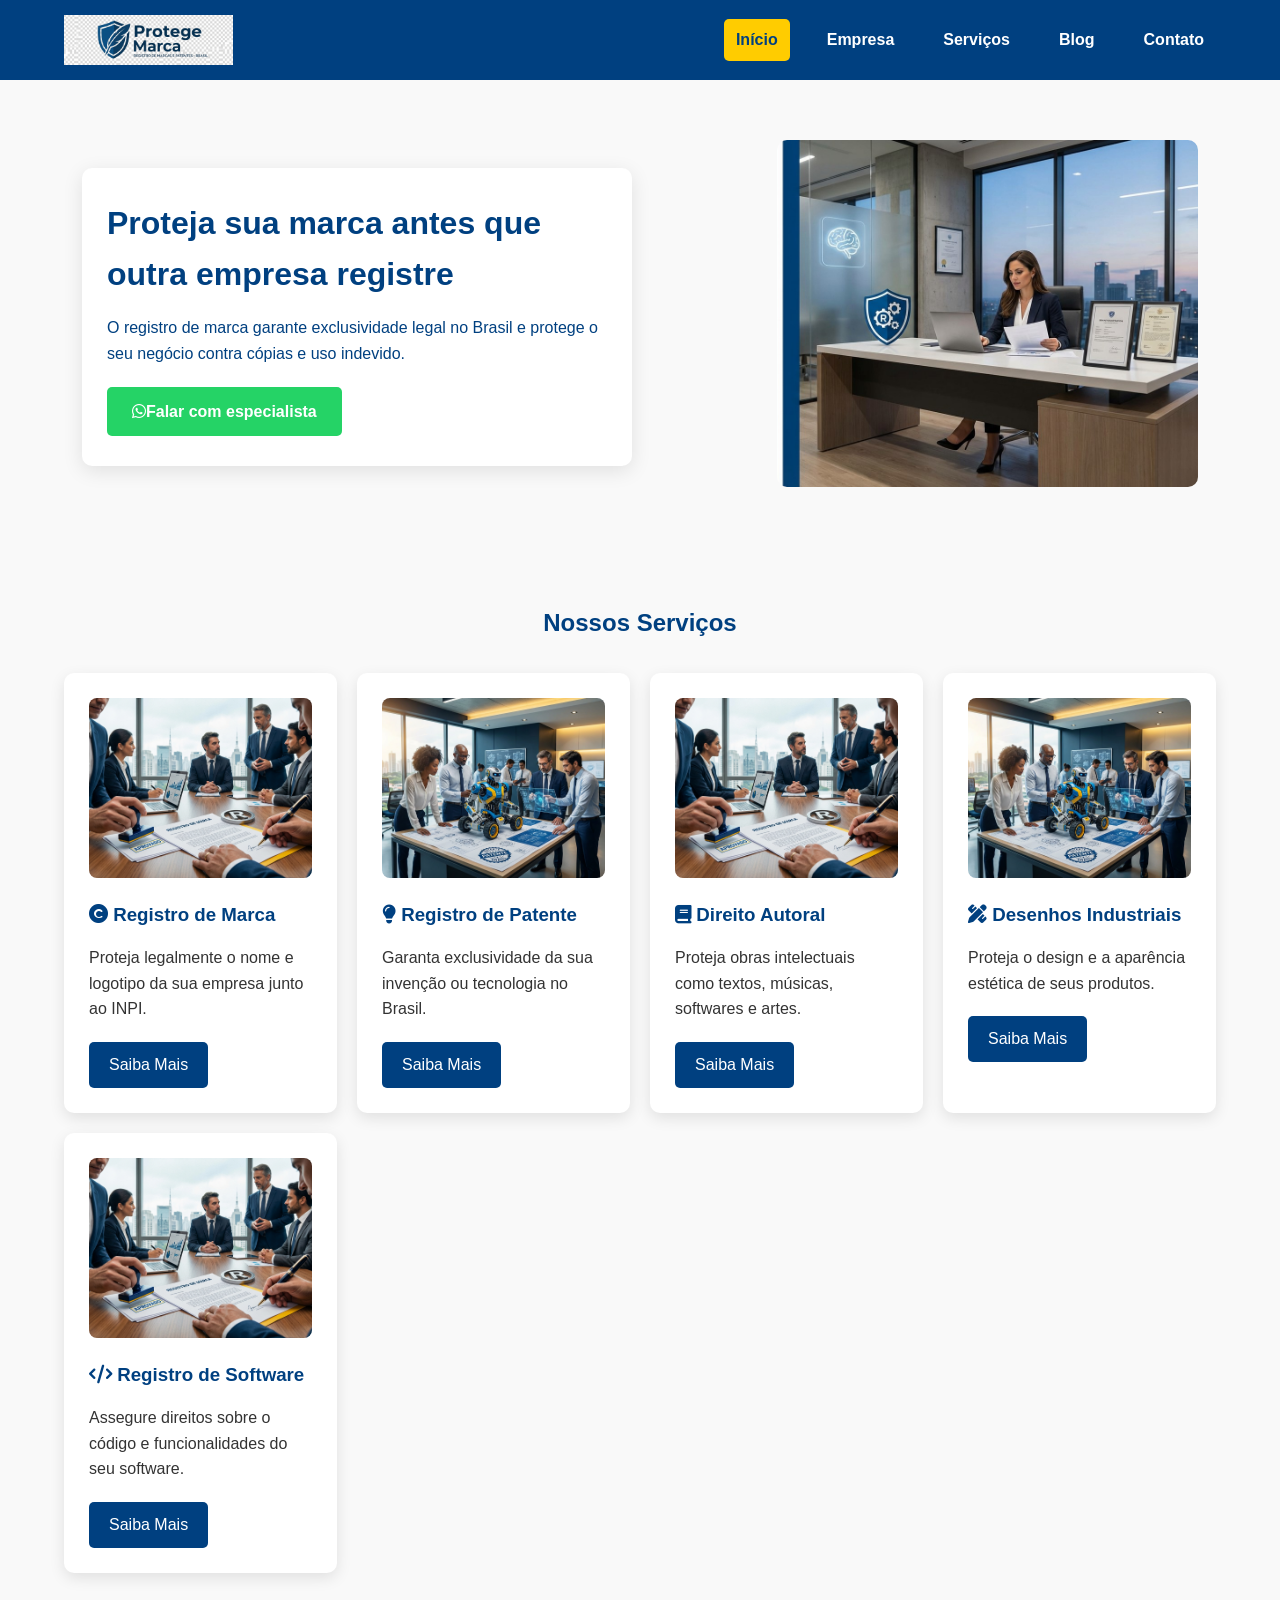
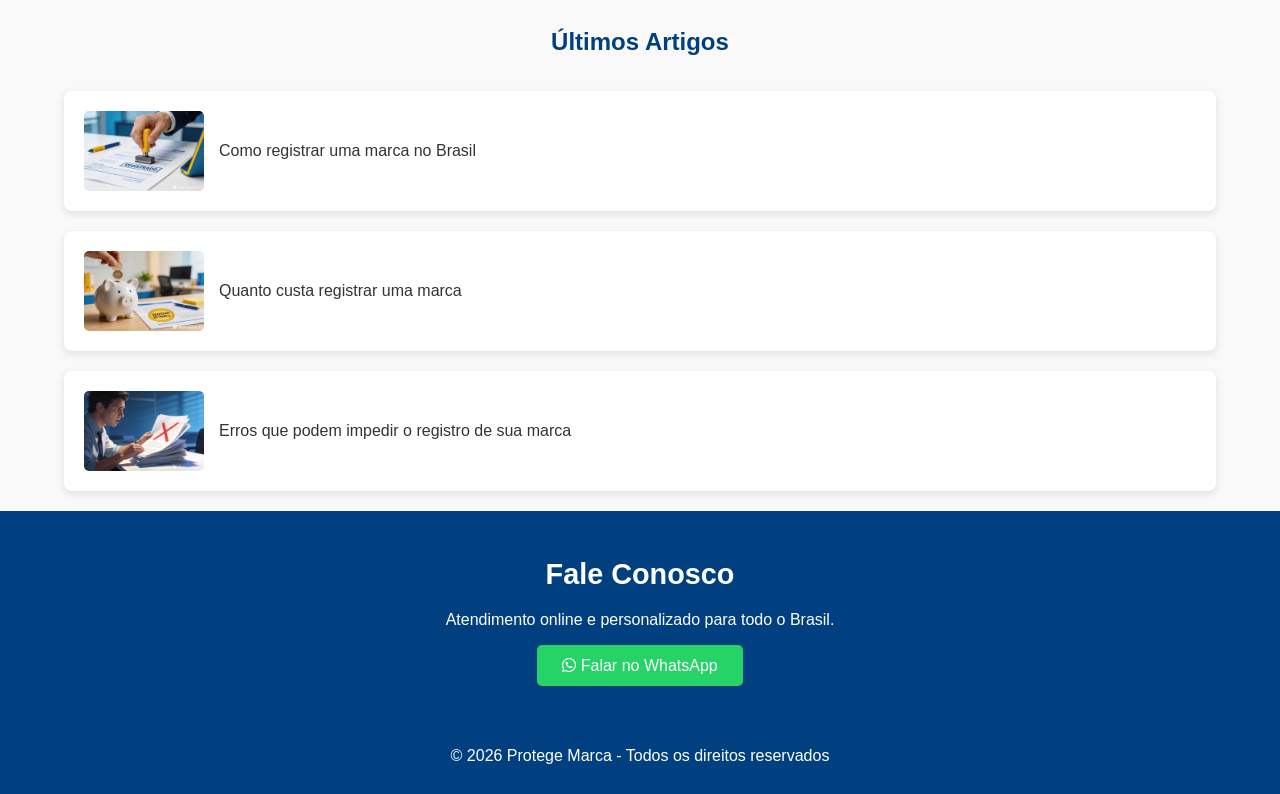
==== index.html @ e077ca3e "menu mobile ajustes 13-03-26" ====
<!DOCTYPE html>
<html lang="pt-BR">

<head>
  <meta charset="UTF-8">
  <meta name="viewport" content="width=device-width, initial-scale=1.0">

  <title>Protege Marca | Registro de Marca e Patentes no Brasil</title>
  <meta name="description"
    content="Proteja sua marca e patentes com especialistas. Atendimento online em todo o Brasil para registrar marcas e garantir seus direitos.">
  <link rel="canonical" href="https://protege-marca.vercel.app/">

  <!-- CSS -->
  <link rel="stylesheet" href="css/style.css">

  <!-- WhatsApp -->
  <link rel="stylesheet" href="https://cdnjs.cloudflare.com/ajax/libs/font-awesome/4.7.0/css/font-awesome.min.css">

  <!-- Font Awesome -->
  <link rel="stylesheet"
  href="https://cdnjs.cloudflare.com/ajax/libs/font-awesome/6.4.0/css/all.min.css">

</head>

<body>

<header>
<div class="container">
<h1>
<img src="img/logo.png" alt="Protege Marca" class="logo">
</h1>

<nav>
<a href="index.html">Início</a>
<a href="empresa.html">Empresa</a>
<a href="servicos/registro-de-marca.html">Serviços</a>
<a href="blog/index.html">Blog</a>
<a href="contato.html">Contato</a>
</nav>
</div>
</header>

<section class="hero">
<div class="container">

<div class="hero-content">
<h2>Proteja sua marca antes que outra empresa registre</h2>

<p>
O registro de marca garante exclusividade legal no Brasil e protege o seu negócio contra cópias e uso indevido.
</p>

<a class="btn"
href="https://wa.me/5519974082724?text=Olá%20gostaria%20de%20informações%20sobre%20registro%20de%20marca"
target="_blank">

<i class="fab fa-whatsapp"></i> Falar com especialista
</a>

</div>

<div class="hero-image">
<img src="img/hero.jpg" alt="Proteção de Marca">
</div>

</div>
</section>

<section class="servicos container">

<h2>Nossos Serviços</h2>

<div class="grid">

<div class="card">
<img src="img/registro-marca.jpg" class="card-img">
<h3><i class="fa-solid fa-copyright"></i> Registro de Marca</h3>
<p>Proteja legalmente o nome e logotipo da sua empresa junto ao INPI.</p>
<a href="servicos/registro-de-marca.html" class="btn">Saiba Mais</a>
</div>

<div class="card">
<img src="img/patente.jpg" class="card-img">
<h3><i class="fa-solid fa-lightbulb"></i> Registro de Patente</h3>
<p>Garanta exclusividade da sua invenção ou tecnologia no Brasil.</p>
<a href="servicos/registro-de-patente.html" class="btn">Saiba Mais</a>
</div>

<div class="card">
<img src="img/registro-marca.jpg" class="card-img">
<h3><i class="fa-solid fa-book"></i> Direito Autoral</h3>
<p>Proteja obras intelectuais como textos, músicas, softwares e artes.</p>
<a href="servicos/direito-autoral.html" class="btn">Saiba Mais</a>
</div>

<div class="card">
<img src="img/patente.jpg" class="card-img">
<h3><i class="fa-solid fa-pencil-ruler"></i> Desenhos Industriais</h3>
<p>Proteja o design e a aparência estética de seus produtos.</p>
<a href="servicos/desenho-industrial.html" class="btn">Saiba Mais</a>
</div>

<div class="card">
<img src="img/registro-marca.jpg" class="card-img">
<h3><i class="fa-solid fa-code"></i> Registro de Software</h3>
<p>Assegure direitos sobre o código e funcionalidades do seu software.</p>
<a href="servicos/registro-de-software.html" class="btn">Saiba Mais</a>
</div>

</div>
</section>

<section class="blog container">

<h2>Últimos Artigos</h2>

<ul>

<li>
<img src="img/blog/blog1.jpg" class="blog-img">
<a href="blog/como-registrar-uma-marca.html">Como registrar uma marca no Brasil</a>
</li>

<li>
<img src="img/blog/blog2.jpg" class="blog-img">
<a href="blog/quanto-custa-registrar-uma-marca.html">Quanto custa registrar uma marca</a>
</li>

<li>
<img src="img/blog/blog3.jpg" class="blog-img">
<a href="blog/erros-ao-registrar-marca.html">Erros que podem impedir o registro de sua marca</a>
</li>

</ul>

</section>

<section class="contato">
<div class="container">

<h2>Fale Conosco</h2>

<p>Atendimento online e personalizado para todo o Brasil.</p>

<a class="btn"
href="https://wa.me/5519974082724"
target="_blank">

<i class="fab fa-whatsapp"></i> Falar no WhatsApp

</a>

</div>
</section>

<footer>
<div class="container">
<p>© 2026 Protege Marca - Todos os direitos reservados</p>
</div>
</footer>

<a href="https://wa.me/5519974082724"
class="whatsapp-float"
target="_blank"
title="Fale conosco no WhatsApp">

<i class="fab fa-whatsapp"></i>

</a>

<script src="js/script.js"></script>

</body>
</html>
---- css/style.css ----
/* =========================
   1️⃣ Reset e estilo base
========================= */
* {
  margin: 0;
  padding: 0;
  box-sizing: border-box;
}

body {
  font-family: 'Arial', sans-serif;
  line-height: 1.6;
  color: #333;
  background-color: #f9f9f9;
}

a {
  text-decoration: none;
  color: inherit;
}

.container {
  width: 90%;
  max-width: 1200px;
  margin: auto;
}

/* =========================
   2️⃣ Header e Navegação
========================= */
header {
  background-color: #004080;
  color: #fff;
  padding: 15px 0;
  position: sticky;
  top: 0;
  z-index: 1000;
}

header .container {
  display: flex;
  justify-content: space-between;
  align-items: center;
  flex-wrap: wrap;
}

header h1 {
  display: flex;
  align-items: center;
  font-size: 1.8rem;
}

header .logo {
  height: 50px;
  width: auto;
  margin-right: 10px;
}

/* Navegação desktop */
header nav {
  display: flex;
  gap: 25px;
  align-items: center;
}

header nav a {
  color: #fff;
  font-weight: bold;
  padding: 8px 12px;
  border-radius: 5px;
  transition: background 0.3s, color 0.3s;
}

header nav a:hover,
header nav a.active {
  background-color: #ffcc00;
  color: #004080;
}

/* Botão hamburger mobile */
.nav-toggle {
  display: none;
  flex-direction: column;
  cursor: pointer;
  gap: 5px;
}

.nav-toggle span {
  width: 25px;
  height: 3px;
  background-color: #fff;
  border-radius: 3px;
}

/* =========================
   3️⃣ Hero
========================= */

.hero {
  padding: 60px 20px;
  color: #004080;
}

.hero .container {
  display: flex;
  align-items: center;
  justify-content: space-between;
  flex-wrap: wrap;
}

.hero-content {
  background-color: #fff;
  padding: 30px 25px;
  border-radius: 10px;
  max-width: 50%;
  box-shadow: 0 5px 20px rgba(0,0,0,0.1);
}

.hero-content h2 {
  font-size: 2rem;
  margin-bottom: 15px;
}

.hero-content p {
  font-size: 1rem;
  margin-bottom: 20px;
}

.hero-content .btn {
  display: inline-flex;
  align-items: center;
  justify-content: center;
  background-color: #25d366;
  color: #fff;
  padding: 12px 25px;
  font-weight: bold;
  border-radius: 5px;
  transition: background 0.3s;
}

.hero-content .btn:hover {
  background-color: #1ebe57;
}

.hero-image img {
  max-width: 80%;
  height: auto;
  border-radius: 10px;
}

/* =========================
   4️⃣ Serviços
========================= */

.servicos h2 {
  text-align: center;
  margin: 50px 0 30px;
  color: #004080;
}

.grid {
  display: grid;
  grid-template-columns: repeat(auto-fit, minmax(250px, 1fr));
  gap: 20px;
}

.card {
  background-color: #fff;
  padding: 25px;
  border-radius: 10px;
  box-shadow: 0 5px 15px rgba(0,0,0,0.1);
  transition: transform 0.3s, box-shadow 0.3s;
}

.card:hover {
  transform: translateY(-5px);
  box-shadow: 0 8px 20px rgba(0,0,0,0.2);
}

.card h3 {
  margin-bottom: 15px;
  color: #004080;
}

.card p {
  margin-bottom: 20px;
}

.card .btn {
  display: inline-block;
  background-color: #004080;
  color: #fff;
  padding: 10px 20px;
  border-radius: 5px;
}

.card .btn:hover {
  background-color: #00264d;
}

.card-img {
  width: 100%;
  height: 180px;
  object-fit: cover;
  border-radius: 8px;
  margin-bottom: 15px;
}

/* =========================
   5️⃣ Blog
========================= */

.blog h2 {
  text-align: center;
  margin: 50px 0 30px;
  color: #004080;
}

.blog ul {
  list-style: none;
}

.blog li {
  display: flex;
  align-items: center;
  gap: 15px;
  background: #fff;
  margin-bottom: 20px;
  padding: 20px;
  border-radius: 8px;
  box-shadow: 0 3px 8px rgba(0,0,0,0.1);
}

.blog-img {
  width: 120px;
  height: 80px;
  object-fit: cover;
  border-radius: 5px;
}

/* =========================
   6️⃣ Contato
========================= */

.contato {
  background-color: #004080;
  color: #fff;
  text-align: center;
  padding: 40px 20px;
}

.contato h2 {
  font-size: 1.8rem;
  margin-bottom: 10px;
}

.contato p {
  max-width: 600px;
  margin: auto;
  margin-bottom: 20px;
}

.contato .btn {
  background-color: #25d366;
  color: #fff;
  padding: 12px 25px;
  border-radius: 5px;
}

.contato .btn:hover {
  background-color: #1ebe57;
}

/* =========================
   7️⃣ Footer
========================= */

footer {
  background-color: #004080;
  color: #fff;
  text-align: center;
  padding: 25px 20px;
}

footer a:hover {
  color: #ffe066;
}

/* =========================
   8️⃣ WhatsApp flutuante
========================= */

.whatsapp-float {
  position: fixed;
  bottom: 20px;
  right: 20px;
  width: 60px;
  height: 60px;
  background-color: #25d366;
  color: #fff;
  border-radius: 50%;
  display: flex;
  justify-content: center;
  align-items: center;
  font-size: 28px;
  z-index: 9999;
}

/* =========================
   9️⃣ Formulários
========================= */

form input,
form textarea {
  width: 100%;
  padding: 12px;
  margin-bottom: 15px;
  border-radius: 5px;
  border: 1px solid #ccc;
}

form button {
  background-color: #004080;
  color: #fff;
  padding: 12px 25px;
  border-radius: 5px;
}

/* =========================
   🔹 Responsivo
========================= */

@media (max-width: 1024px) {

.hero .container {
flex-direction: column;
text-align: center;
}

.hero-content,
.hero-image {
max-width: 90%;
margin: auto;
}

}

@media (max-width: 768px) {

.grid {
grid-template-columns: 1fr;
}

.hero-content h2 {
font-size: 1.5rem;
}

header nav {
flex-direction: column;
width: 100%;
display: none;
}

header nav.active {
display: flex;
}

header nav a {
width: 100%;
text-align: center;
padding: 12px 0;
}

.nav-toggle {
display: flex;
}

}

@media (max-width: 480px) {

.hero-content h2 {
font-size: 1.3rem;
}

.hero-content p {
font-size: 0.85rem;
}

.hero-content .btn {
padding: 10px 20px;
}

.hero-image img {
max-width: 100%;
}

header h1 {
font-size: 1.4rem;
}

}
.hero .container{
display:flex;
align-items:center;
justify-content:space-between;
gap:40px;
}

.hero-content{
flex:1;
max-width:550px;
}

.hero-image{
flex:1;
text-align:right;
}
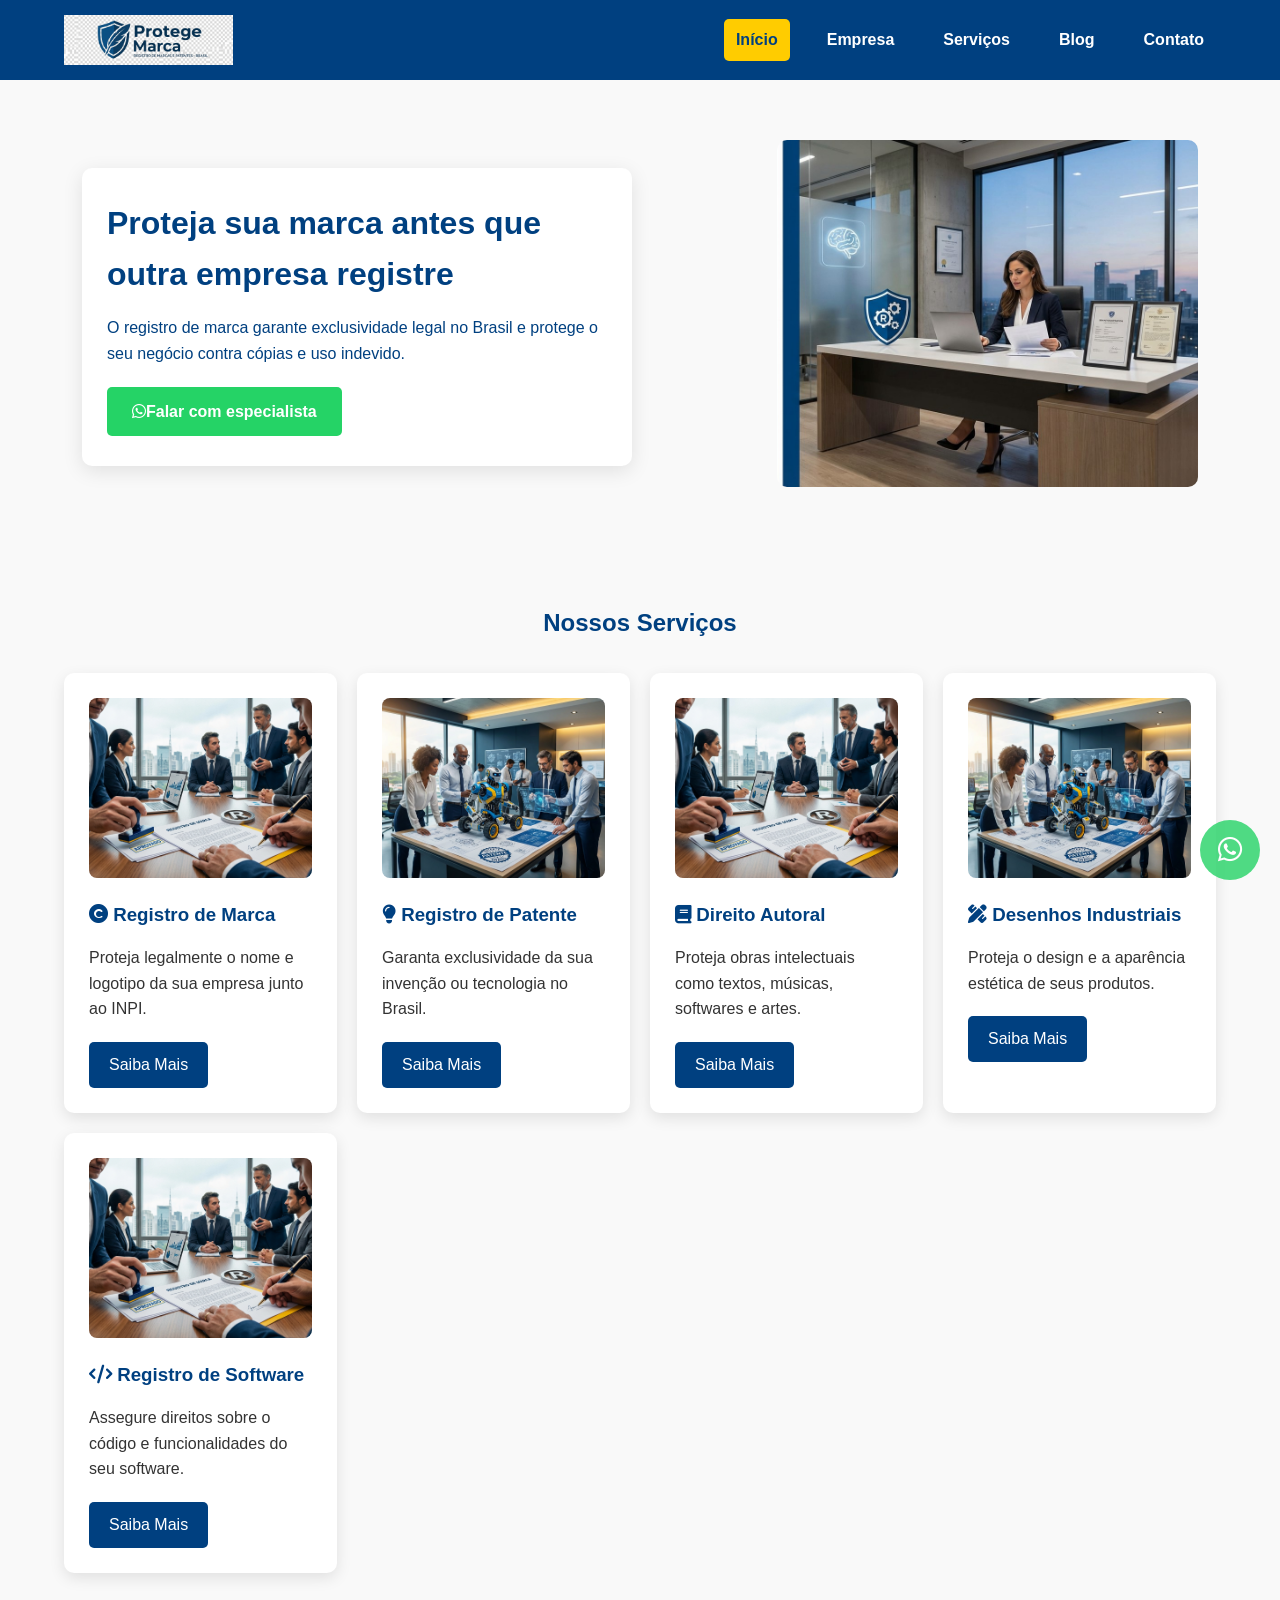
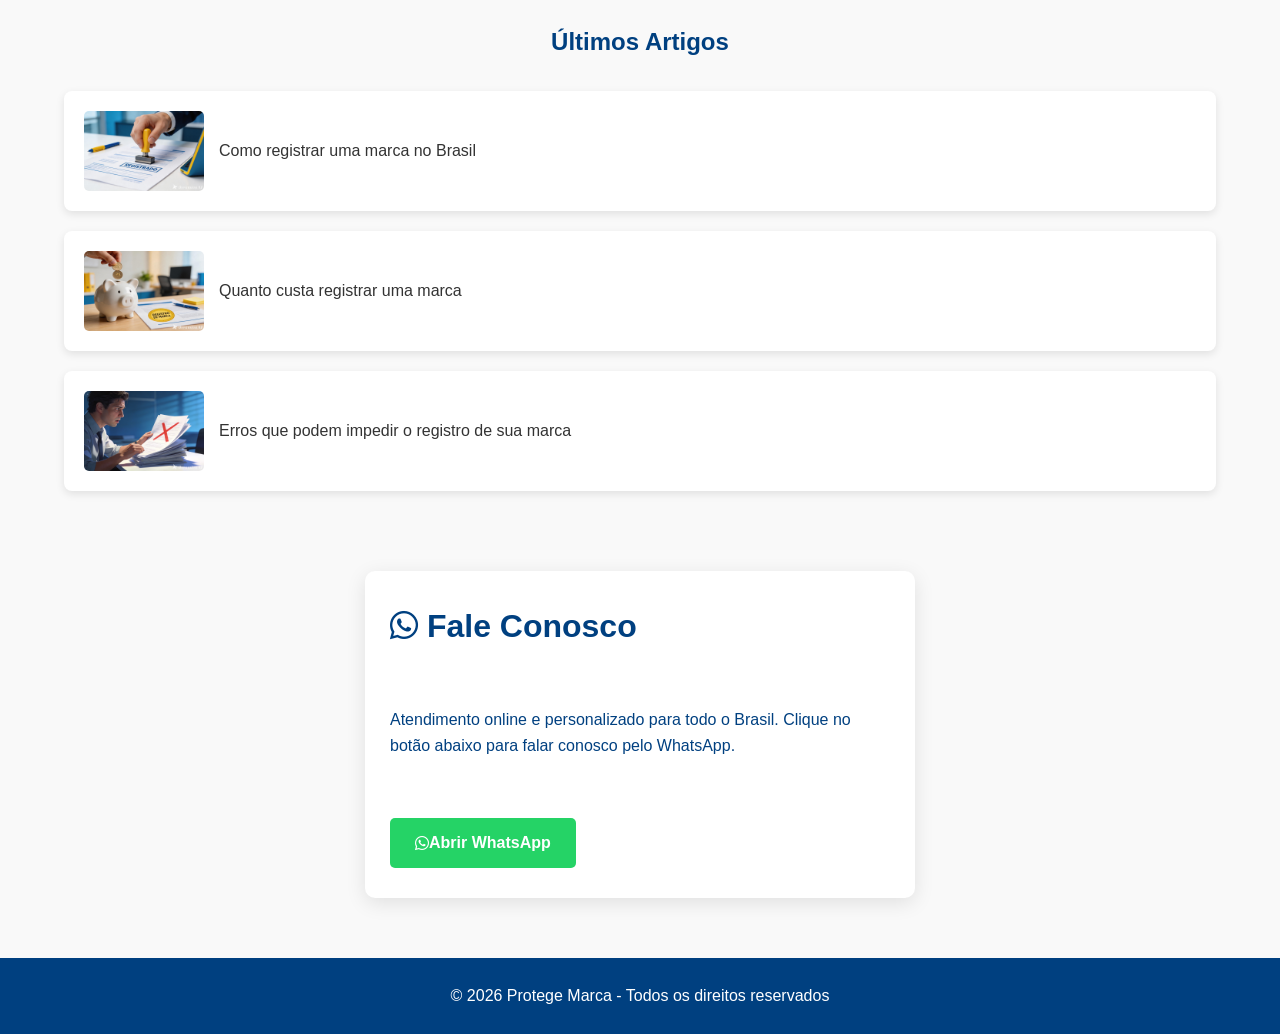
==== commit 2b6dae43: "5 ajustes 13-03-26" ====
--- a/index.html
+++ b/index.html
@@ -23,12 +23,15 @@
 </head>
 
 <body>
-
 <header>
 <div class="container">
-<h1>
 <img src="img/logo.png" alt="Protege Marca" class="logo">
-</h1>
+<!-- Botão Menu Mobile -->
+<div class="nav-toggle">
+<span></span>
+<span></span>
+<span></span>
+</div>
 
 <nav>
 <a href="index.html">Início</a>
@@ -135,22 +138,15 @@
 
 </section>
 
-<section class="contato">
-<div class="container">
-
-<h2>Fale Conosco</h2>
-
-<p>Atendimento online e personalizado para todo o Brasil.</p>
-
-<a class="btn"
-href="https://wa.me/5519974082724"
-target="_blank">
-
-<i class="fab fa-whatsapp"></i> Falar no WhatsApp
-
-</a>
-
-</div>
+<!-- Hero / Contato -->
+<section class="hero contato">
+  <div class="container hero-content">
+    <h2><i class="fab fa-whatsapp"></i> Fale Conosco</h2>
+    <p>Atendimento online e personalizado para todo o Brasil. Clique no botão abaixo para falar conosco pelo WhatsApp.</p>
+    <a class="btn" href="https://wa.me/5519974082724" target="_blank">
+      <i class="fab fa-whatsapp"></i> Abrir WhatsApp
+    </a>
+  </div>
 </section>
 
 <footer>
--- a/css/style.css
+++ b/css/style.css
@@ -1,418 +1,423 @@
 /* =========================
-   1️⃣ Reset e estilo base
-========================= */
-* {
-  margin: 0;
-  padding: 0;
-  box-sizing: border-box;
-}
-
-body {
-  font-family: 'Arial', sans-serif;
-  line-height: 1.6;
-  color: #333;
-  background-color: #f9f9f9;
-}
-
-a {
-  text-decoration: none;
-  color: inherit;
-}
-
-.container {
-  width: 90%;
-  max-width: 1200px;
-  margin: auto;
-}
-
-/* =========================
-   2️⃣ Header e Navegação
-========================= */
-header {
-  background-color: #004080;
-  color: #fff;
-  padding: 15px 0;
-  position: sticky;
-  top: 0;
-  z-index: 1000;
-}
-
-header .container {
-  display: flex;
-  justify-content: space-between;
-  align-items: center;
-  flex-wrap: wrap;
-}
-
-header h1 {
-  display: flex;
-  align-items: center;
-  font-size: 1.8rem;
-}
-
-header .logo {
-  height: 50px;
-  width: auto;
-  margin-right: 10px;
-}
-
-/* Navegação desktop */
-header nav {
-  display: flex;
-  gap: 25px;
-  align-items: center;
-}
-
-header nav a {
-  color: #fff;
-  font-weight: bold;
-  padding: 8px 12px;
-  border-radius: 5px;
-  transition: background 0.3s, color 0.3s;
+1️⃣ Reset e estilo base
+========================= */
+
+*{
+margin:0;
+padding:0;
+box-sizing:border-box;
+}
+
+body{
+font-family:Arial, sans-serif;
+line-height:1.6;
+color:#333;
+background-color:#f9f9f9;
+}
+
+a{
+text-decoration:none;
+color:inherit;
+}
+
+.container{
+width:90%;
+max-width:1200px;
+margin:auto;
+}
+
+/* =========================
+2️⃣ Header
+========================= */
+
+header{
+background:#004080;
+color:#fff;
+padding:15px 0;
+position:sticky;
+top:0;
+z-index:1000;
+}
+
+header .container{
+display:flex;
+justify-content:space-between;
+align-items:center;
+flex-wrap:wrap;
+}
+
+header h1{
+display:flex;
+align-items:center;
+font-size:1.8rem;
+}
+
+.logo{
+height:50px;
+margin-right:10px;
+}
+
+/* =========================
+Navegação Desktop
+========================= */
+
+header nav{
+display:flex;
+gap:25px;
+align-items:center;
+}
+
+header nav a{
+color:#fff;
+font-weight:bold;
+padding:8px 12px;
+border-radius:5px;
+transition:.3s;
 }
 
 header nav a:hover,
-header nav a.active {
-  background-color: #ffcc00;
-  color: #004080;
-}
-
-/* Botão hamburger mobile */
-.nav-toggle {
-  display: none;
-  flex-direction: column;
-  cursor: pointer;
-  gap: 5px;
-}
-
-.nav-toggle span {
-  width: 25px;
-  height: 3px;
-  background-color: #fff;
-  border-radius: 3px;
-}
-
-/* =========================
-   3️⃣ Hero
-========================= */
-
-.hero {
-  padding: 60px 20px;
-  color: #004080;
-}
-
-.hero .container {
-  display: flex;
-  align-items: center;
-  justify-content: space-between;
-  flex-wrap: wrap;
-}
-
-.hero-content {
-  background-color: #fff;
-  padding: 30px 25px;
-  border-radius: 10px;
-  max-width: 50%;
-  box-shadow: 0 5px 20px rgba(0,0,0,0.1);
-}
-
-.hero-content h2 {
-  font-size: 2rem;
-  margin-bottom: 15px;
-}
-
-.hero-content p {
-  font-size: 1rem;
-  margin-bottom: 20px;
-}
-
-.hero-content .btn {
-  display: inline-flex;
-  align-items: center;
-  justify-content: center;
-  background-color: #25d366;
-  color: #fff;
-  padding: 12px 25px;
-  font-weight: bold;
-  border-radius: 5px;
-  transition: background 0.3s;
-}
-
-.hero-content .btn:hover {
-  background-color: #1ebe57;
-}
-
-.hero-image img {
-  max-width: 80%;
-  height: auto;
-  border-radius: 10px;
-}
-
-/* =========================
-   4️⃣ Serviços
-========================= */
-
-.servicos h2 {
-  text-align: center;
-  margin: 50px 0 30px;
-  color: #004080;
-}
-
-.grid {
-  display: grid;
-  grid-template-columns: repeat(auto-fit, minmax(250px, 1fr));
-  gap: 20px;
-}
-
-.card {
-  background-color: #fff;
-  padding: 25px;
-  border-radius: 10px;
-  box-shadow: 0 5px 15px rgba(0,0,0,0.1);
-  transition: transform 0.3s, box-shadow 0.3s;
-}
-
-.card:hover {
-  transform: translateY(-5px);
-  box-shadow: 0 8px 20px rgba(0,0,0,0.2);
-}
-
-.card h3 {
-  margin-bottom: 15px;
-  color: #004080;
-}
-
-.card p {
-  margin-bottom: 20px;
-}
-
-.card .btn {
-  display: inline-block;
-  background-color: #004080;
-  color: #fff;
-  padding: 10px 20px;
-  border-radius: 5px;
-}
-
-.card .btn:hover {
-  background-color: #00264d;
-}
-
-.card-img {
-  width: 100%;
-  height: 180px;
-  object-fit: cover;
-  border-radius: 8px;
-  margin-bottom: 15px;
-}
-
-/* =========================
-   5️⃣ Blog
-========================= */
-
-.blog h2 {
-  text-align: center;
-  margin: 50px 0 30px;
-  color: #004080;
-}
-
-.blog ul {
-  list-style: none;
-}
-
-.blog li {
-  display: flex;
-  align-items: center;
-  gap: 15px;
-  background: #fff;
-  margin-bottom: 20px;
-  padding: 20px;
-  border-radius: 8px;
-  box-shadow: 0 3px 8px rgba(0,0,0,0.1);
-}
-
-.blog-img {
-  width: 120px;
-  height: 80px;
-  object-fit: cover;
-  border-radius: 5px;
-}
-
-/* =========================
-   6️⃣ Contato
-========================= */
-
-.contato {
-  background-color: #004080;
-  color: #fff;
-  text-align: center;
-  padding: 40px 20px;
-}
-
-.contato h2 {
-  font-size: 1.8rem;
-  margin-bottom: 10px;
-}
-
-.contato p {
-  max-width: 600px;
-  margin: auto;
-  margin-bottom: 20px;
-}
-
-.contato .btn {
-  background-color: #25d366;
-  color: #fff;
-  padding: 12px 25px;
-  border-radius: 5px;
-}
-
-.contato .btn:hover {
-  background-color: #1ebe57;
-}
-
-/* =========================
-   7️⃣ Footer
-========================= */
-
-footer {
-  background-color: #004080;
-  color: #fff;
-  text-align: center;
-  padding: 25px 20px;
-}
-
-footer a:hover {
-  color: #ffe066;
-}
-
-/* =========================
-   8️⃣ WhatsApp flutuante
-========================= */
-
-.whatsapp-float {
-  position: fixed;
-  bottom: 20px;
-  right: 20px;
-  width: 60px;
-  height: 60px;
-  background-color: #25d366;
-  color: #fff;
-  border-radius: 50%;
-  display: flex;
-  justify-content: center;
-  align-items: center;
-  font-size: 28px;
-  z-index: 9999;
-}
-
-/* =========================
-   9️⃣ Formulários
-========================= */
-
-form input,
-form textarea {
-  width: 100%;
-  padding: 12px;
-  margin-bottom: 15px;
-  border-radius: 5px;
-  border: 1px solid #ccc;
-}
-
-form button {
-  background-color: #004080;
-  color: #fff;
-  padding: 12px 25px;
-  border-radius: 5px;
-}
-
-/* =========================
-   🔹 Responsivo
-========================= */
-
-@media (max-width: 1024px) {
-
-.hero .container {
-flex-direction: column;
-text-align: center;
-}
-
-.hero-content,
-.hero-image {
-max-width: 90%;
-margin: auto;
-}
-
-}
-
-@media (max-width: 768px) {
-
-.grid {
-grid-template-columns: 1fr;
-}
-
-.hero-content h2 {
-font-size: 1.5rem;
-}
-
-header nav {
-flex-direction: column;
-width: 100%;
-display: none;
-}
-
-header nav.active {
-display: flex;
-}
-
-header nav a {
-width: 100%;
-text-align: center;
-padding: 12px 0;
-}
-
-.nav-toggle {
-display: flex;
-}
-
-}
-
-@media (max-width: 480px) {
-
-.hero-content h2 {
-font-size: 1.3rem;
-}
-
-.hero-content p {
-font-size: 0.85rem;
-}
-
-.hero-content .btn {
-padding: 10px 20px;
-}
-
-.hero-image img {
-max-width: 100%;
-}
-
-header h1 {
-font-size: 1.4rem;
-}
-
-}
+header nav a.active{
+background:#ffcc00;
+color:#004080;
+}
+
+/* =========================
+Botão Mobile
+========================= */
+
+.nav-toggle{
+display:none;
+flex-direction:column;
+cursor:pointer;
+gap:5px;
+}
+
+.nav-toggle span{
+width:25px;
+height:3px;
+background:#fff;
+border-radius:3px;
+}
+
+/* =========================
+3️⃣ HERO
+========================= */
+
+.hero{
+padding:60px 20px;
+color:#004080;
+}
+
 .hero .container{
 display:flex;
 align-items:center;
 justify-content:space-between;
 gap:40px;
+flex-wrap:wrap;
 }
 
 .hero-content{
 flex:1;
 max-width:550px;
+background:#fff;
+padding:30px 25px;
+border-radius:10px;
+box-shadow:0 5px 20px rgba(0,0,0,0.1);
+}
+
+.hero-content h2{
+font-size:2rem;
+margin-bottom:15px;
+}
+
+.hero-content p{
+margin-bottom:20px;
+}
+
+.hero-content .btn{
+display:inline-flex;
+align-items:center;
+justify-content:center;
+background:#25d366;
+color:#fff;
+padding:12px 25px;
+font-weight:bold;
+border-radius:5px;
+transition:.3s;
+}
+
+.hero-content .btn:hover{
+background:#1ebe57;
 }
 
 .hero-image{
 flex:1;
 text-align:right;
+}
+
+.hero-image img{
+max-width:80%;
+height:auto;
+border-radius:10px;
+}
+
+/* =========================
+4️⃣ Serviços
+========================= */
+
+.servicos h2{
+text-align:center;
+margin:50px 0 30px;
+color:#004080;
+}
+
+.grid{
+display:grid;
+grid-template-columns:repeat(auto-fit,minmax(250px,1fr));
+gap:20px;
+}
+
+.card{
+background:#fff;
+padding:25px;
+border-radius:10px;
+box-shadow:0 5px 15px rgba(0,0,0,0.1);
+transition:.3s;
+}
+
+.card:hover{
+transform:translateY(-5px);
+box-shadow:0 8px 20px rgba(0,0,0,0.2);
+}
+
+.card h3{
+margin-bottom:15px;
+color:#004080;
+}
+
+.card p{
+margin-bottom:20px;
+}
+
+.card .btn{
+display:inline-block;
+background:#004080;
+color:#fff;
+padding:10px 20px;
+border-radius:5px;
+}
+
+.card .btn:hover{
+background:#00264d;
+}
+
+.card-img{
+width:100%;
+height:180px;
+object-fit:cover;
+border-radius:8px;
+margin-bottom:15px;
+}
+
+/* =========================
+5️⃣ Blog
+========================= */
+
+.blog h2{
+text-align:center;
+margin:50px 0 30px;
+color:#004080;
+}
+
+.blog ul{
+list-style:none;
+}
+
+.blog li{
+display:flex;
+align-items:center;
+gap:15px;
+background:#fff;
+margin-bottom:20px;
+padding:20px;
+border-radius:8px;
+box-shadow:0 3px 8px rgba(0,0,0,0.1);
+}
+
+.blog-img{
+width:120px;
+height:80px;
+object-fit:cover;
+border-radius:5px;
+}
+
+/* =========================
+6️⃣ Contato
+========================= */
+
+/* Hero Contato com card visível */
+.hero.contato .hero-content {
+  background-color: #fff; /* fundo branco */
+  color: #004080;          /* texto azul escuro */
+  padding: 30px 25px;
+  border-radius: 10px;
+  box-shadow: 0 5px 20px rgba(0,0,0,0.1);
+}
+
+.hero.contato .hero-content p {
+  color: #004080; /* garante que o parágrafo fique legível */
+}
+
+.hero.contato .hero-content .btn {
+  background-color: #25d366;
+  color: #fff;
+}
+
+.hero.contato .hero-content .btn:hover {
+  background-color: #1ebe57;
+}
+
+/* =========================
+7️⃣ Footer
+========================= */
+
+footer{
+background:#004080;
+color:#fff;
+text-align:center;
+padding:25px 20px;
+}
+
+footer a:hover{
+color:#ffe066;
+}
+
+/* =========================
+8️⃣ WhatsApp Flutuante
+(NÃO ALTERADO)
+========================= */
+
+.whatsapp-float{
+position:fixed;
+bottom:20px;
+right:20px;
+width:60px;
+height:60px;
+background:#25d366;
+color:#fff;
+border-radius:50%;
+display:flex;
+justify-content:center;
+align-items:center;
+font-size:28px;
+z-index:9999;
+}
+
+/* =========================
+9️⃣ Formulários
+========================= */
+
+form input,
+form textarea{
+width:100%;
+padding:12px;
+margin-bottom:15px;
+border-radius:5px;
+border:1px solid #ccc;
+}
+
+form button{
+background:#004080;
+color:#fff;
+padding:12px 25px;
+border-radius:5px;
+}
+
+/* =========================
+🔟 Responsivo
+========================= */
+
+@media (max-width:1024px){
+
+.hero .container{
+flex-direction:column;
+text-align:center;
+}
+
+.hero-content,
+.hero-image{
+max-width:100%;
+}
+
+.hero-image{
+text-align:center;
+}
+
+}
+
+@media (max-width:768px){
+
+.grid{
+grid-template-columns:1fr;
+}
+
+.hero-content h2{
+font-size:1.5rem;
+}
+
+.nav-toggle{
+display:flex;
+}
+
+header{
+position:relative;
+}
+
+header nav{
+position:absolute;
+top:70px;
+right:10px;
+width:200px;
+background:#004080;
+flex-direction:column;
+border-radius:8px;
+overflow:hidden;
+display:none;
+box-shadow:0 5px 15px rgba(0,0,0,0.2);
+}
+
+header nav.active{
+display:flex;
+}
+
+header nav a{
+padding:12px;
+border-bottom:1px solid rgba(255,255,255,0.1);
+text-align:center;
+}
+
+}
+
+@media (max-width:480px){
+
+.hero-content h2{
+font-size:1.3rem;
+}
+
+.hero-content p{
+font-size:0.85rem;
+}
+
+.hero-content .btn{
+padding:10px 20px;
+}
+
+.hero-image img{
+max-width:100%;
+}
+
+header h1{
+font-size:1.4rem;
+}
+
 }
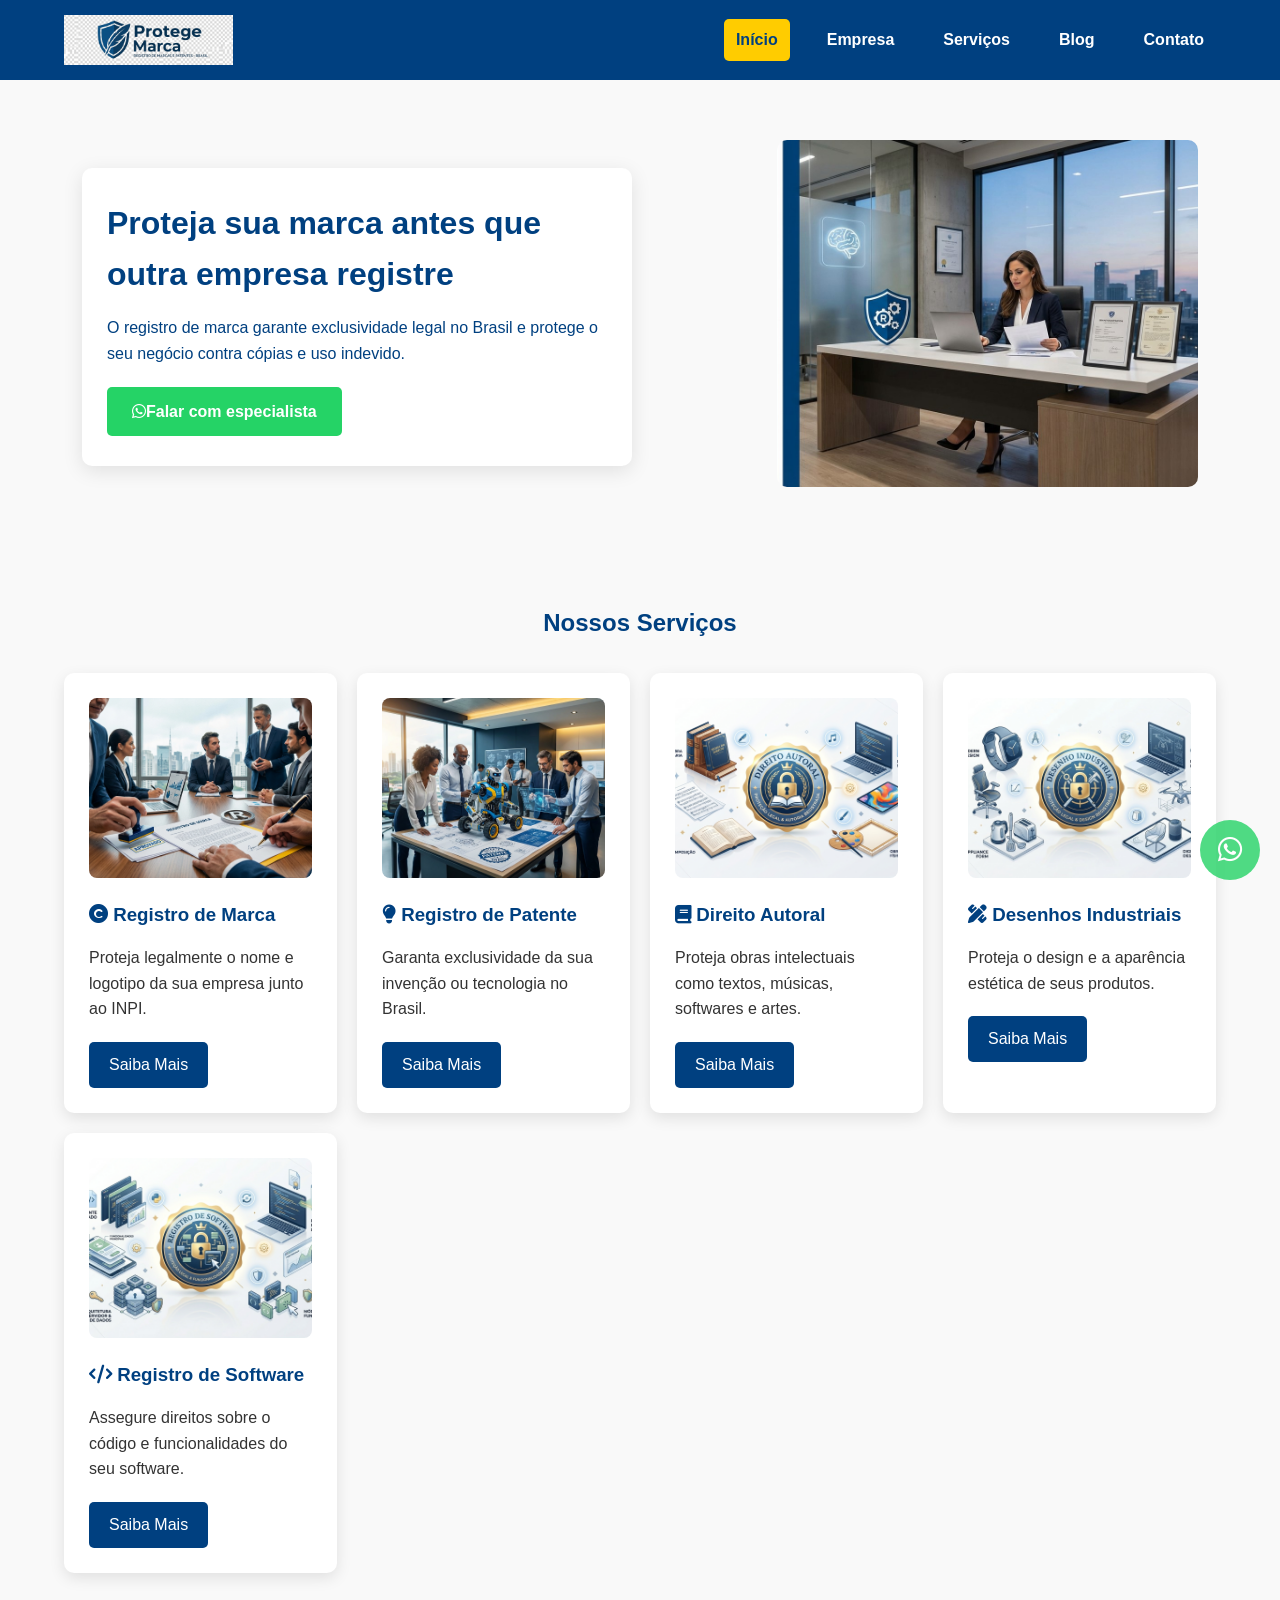
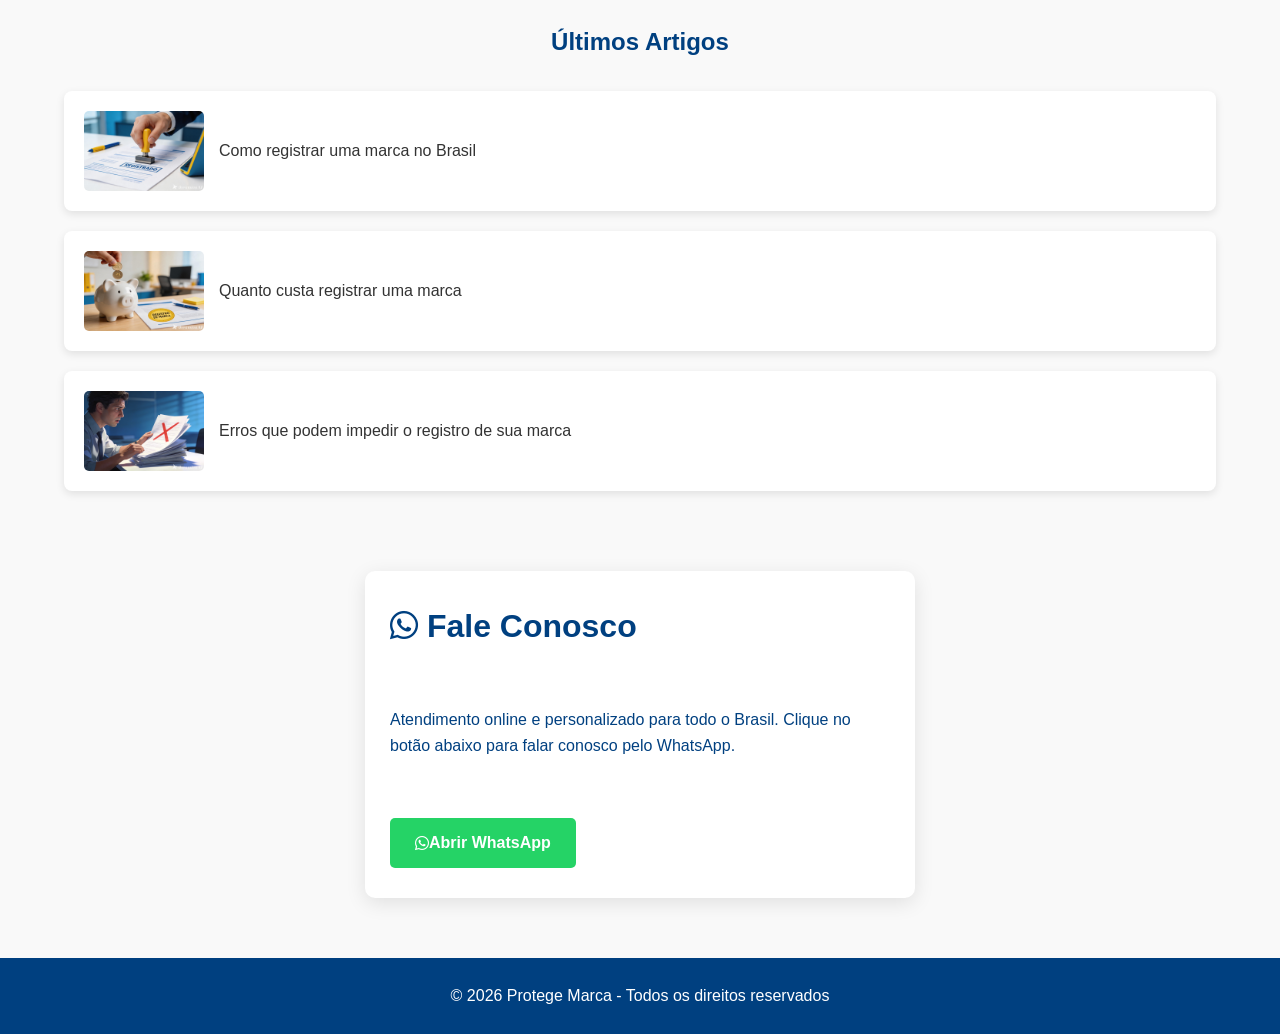
==== commit 35c0a894: "ajustes imagens 13-03-2026" ====
--- a/index.html
+++ b/index.html
@@ -12,6 +12,8 @@
 
   <!-- CSS -->
   <link rel="stylesheet" href="css/style.css">
+  <link rel="icon" href="favicon.ico">
+  <link rel="shortcut icon" href="favicon.ico">
 
   <!-- WhatsApp -->
   <link rel="stylesheet" href="https://cdnjs.cloudflare.com/ajax/libs/font-awesome/4.7.0/css/font-awesome.min.css">
@@ -90,21 +92,21 @@
 </div>
 
 <div class="card">
-<img src="img/registro-marca.jpg" class="card-img">
+<img src="img/direito-autoral.jpg" class="card-img">
 <h3><i class="fa-solid fa-book"></i> Direito Autoral</h3>
 <p>Proteja obras intelectuais como textos, músicas, softwares e artes.</p>
 <a href="servicos/direito-autoral.html" class="btn">Saiba Mais</a>
 </div>
 
 <div class="card">
-<img src="img/patente.jpg" class="card-img">
+<img src="img/desenho-industrial.jpg" class="card-img">
 <h3><i class="fa-solid fa-pencil-ruler"></i> Desenhos Industriais</h3>
 <p>Proteja o design e a aparência estética de seus produtos.</p>
 <a href="servicos/desenho-industrial.html" class="btn">Saiba Mais</a>
 </div>
 
 <div class="card">
-<img src="img/registro-marca.jpg" class="card-img">
+<img src="img/registro-software.jpg" class="card-img">
 <h3><i class="fa-solid fa-code"></i> Registro de Software</h3>
 <p>Assegure direitos sobre o código e funcionalidades do seu software.</p>
 <a href="servicos/registro-de-software.html" class="btn">Saiba Mais</a>
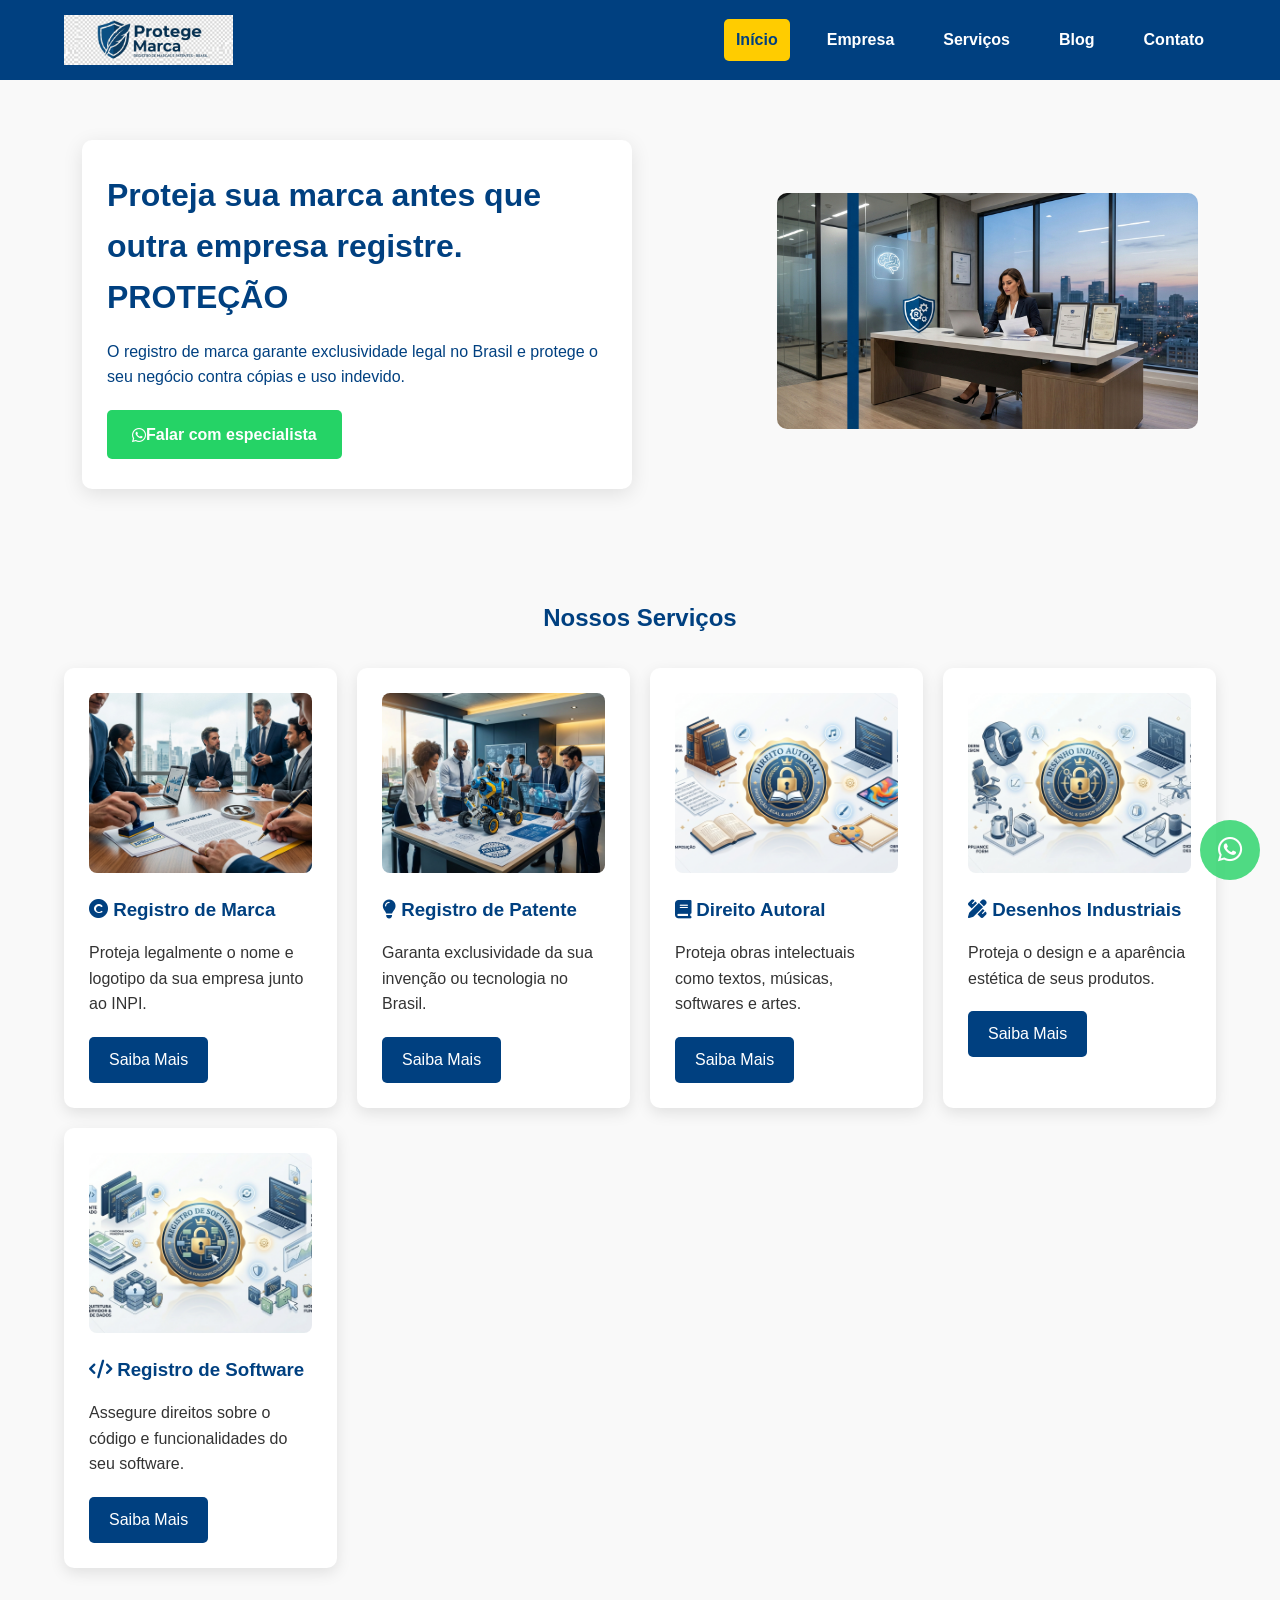
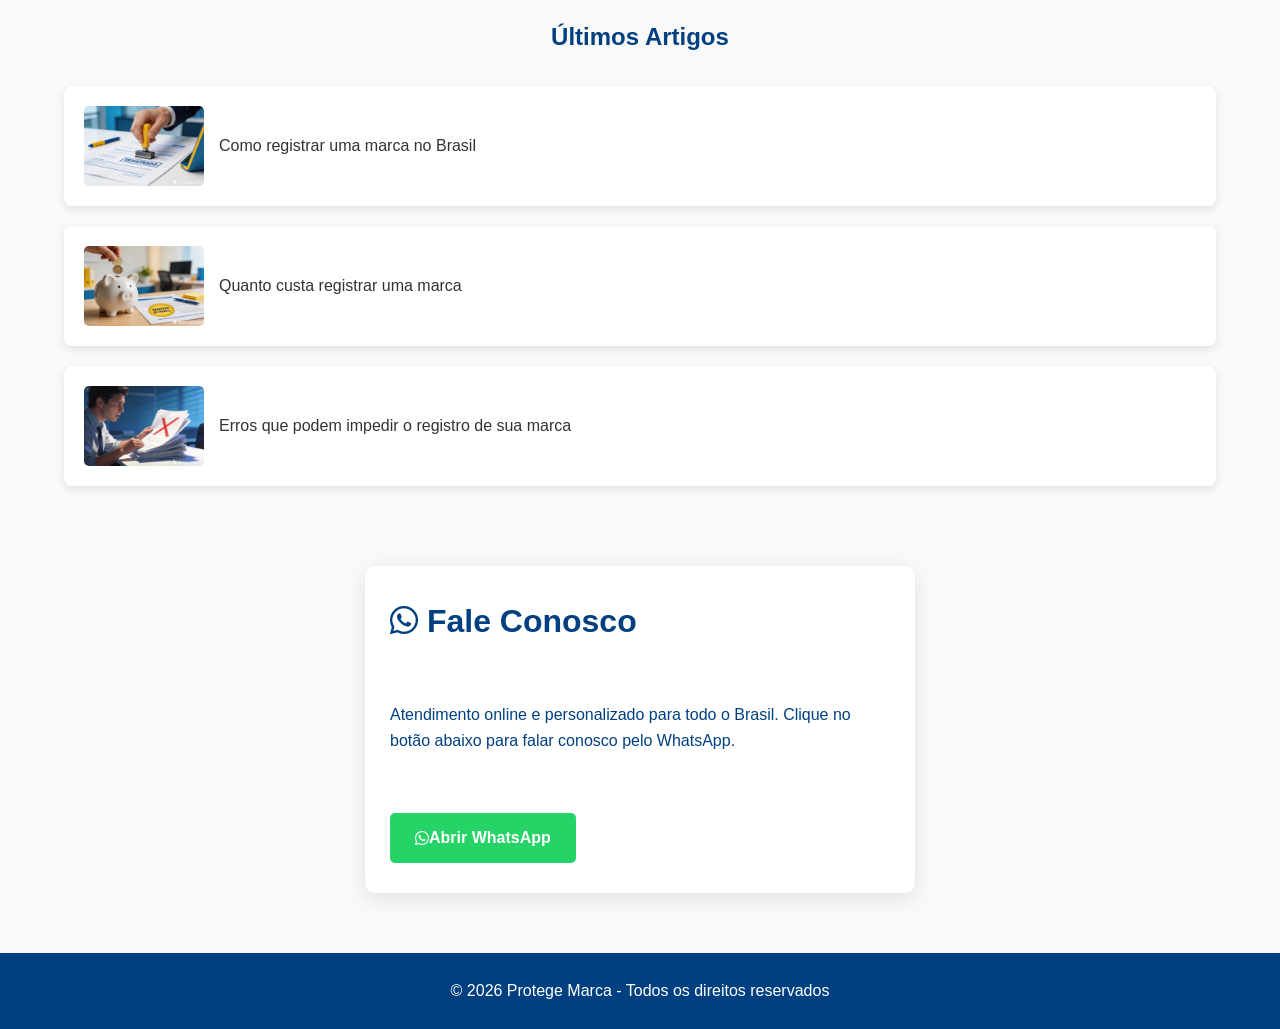
==== commit 8f8bd557: "12:48 teste" ====
--- a/index.html
+++ b/index.html
@@ -38,7 +38,7 @@
 <nav>
 <a href="index.html">Início</a>
 <a href="empresa.html">Empresa</a>
-<a href="servicos/registro-de-marca.html">Serviços</a>
+<a href="servicos/servicos.html">Serviços</a>
 <a href="blog/index.html">Blog</a>
 <a href="contato.html">Contato</a>
 </nav>
@@ -49,7 +49,7 @@
 <div class="container">
 
 <div class="hero-content">
-<h2>Proteja sua marca antes que outra empresa registre</h2>
+<h2>Proteja sua marca antes que outra empresa registre. PROTEÇÃO</h2>
 
 <p>
 O registro de marca garante exclusividade legal no Brasil e protege o seu negócio contra cópias e uso indevido.
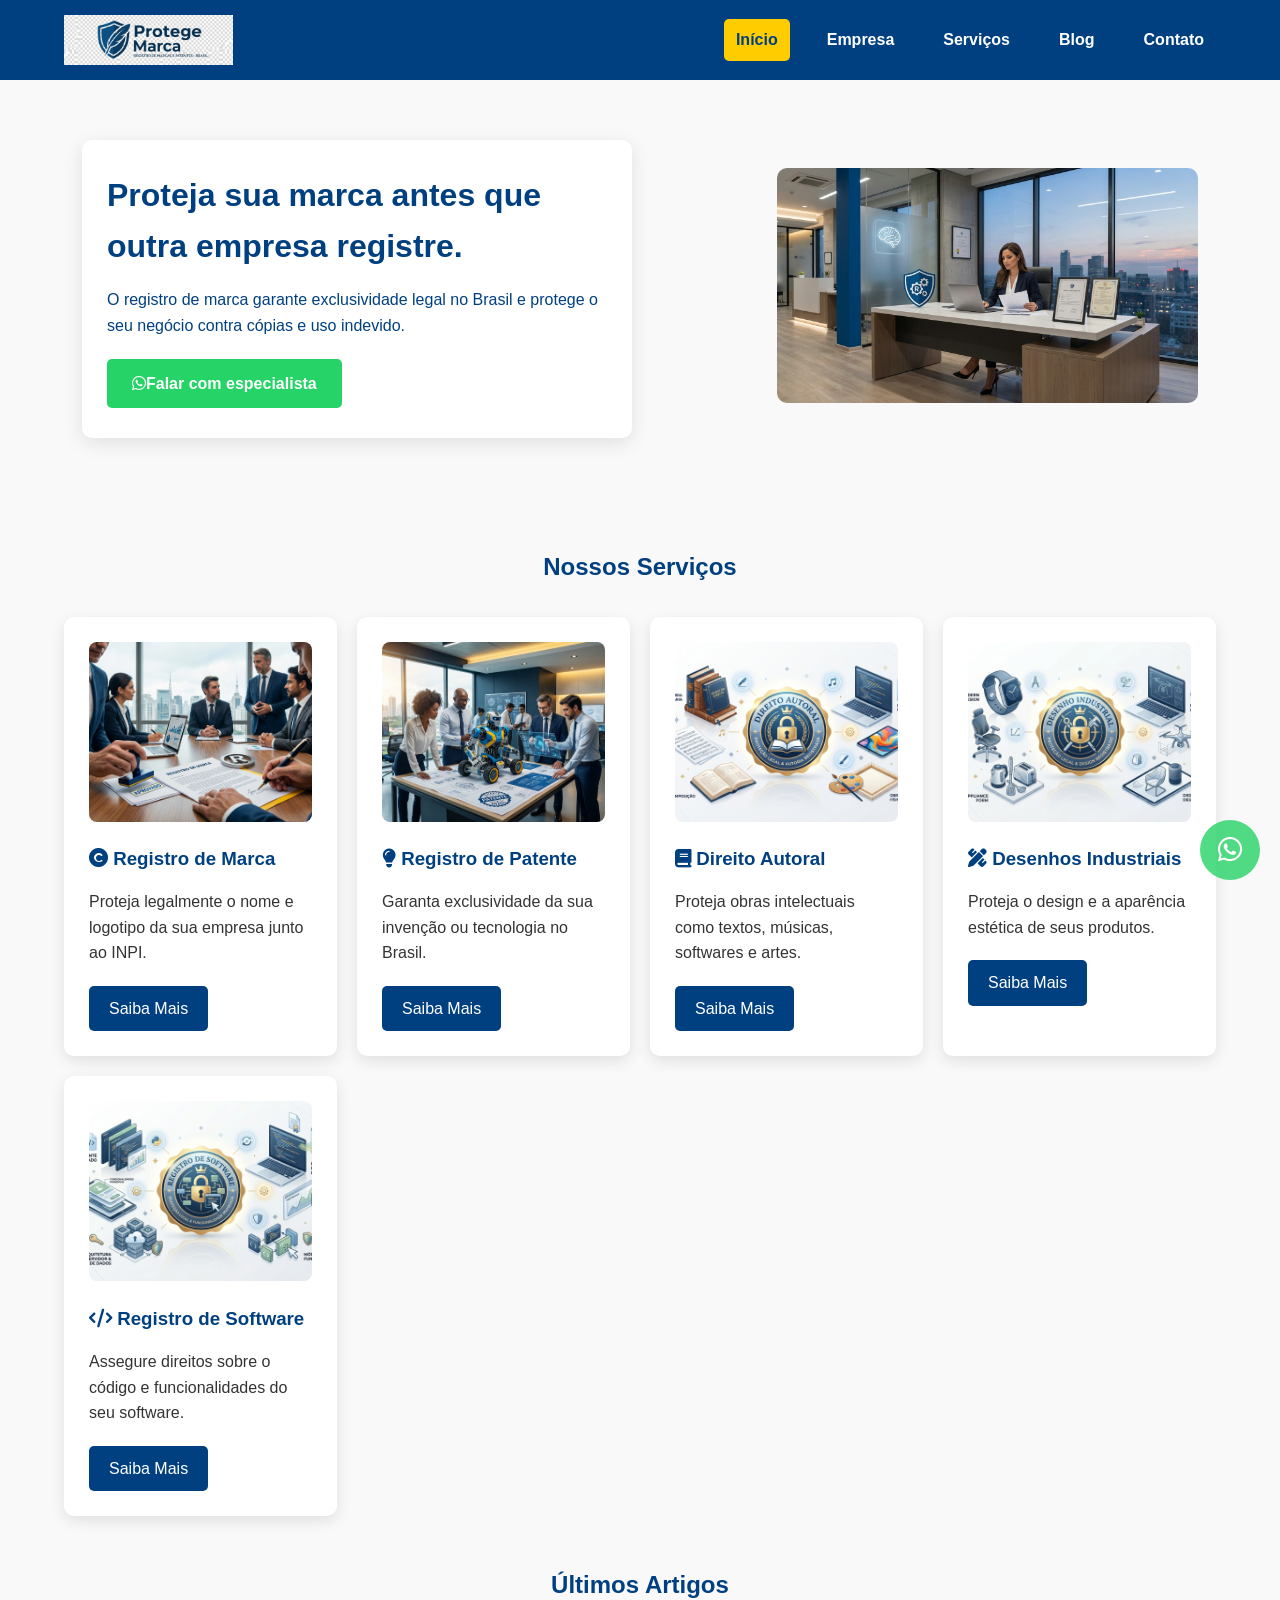
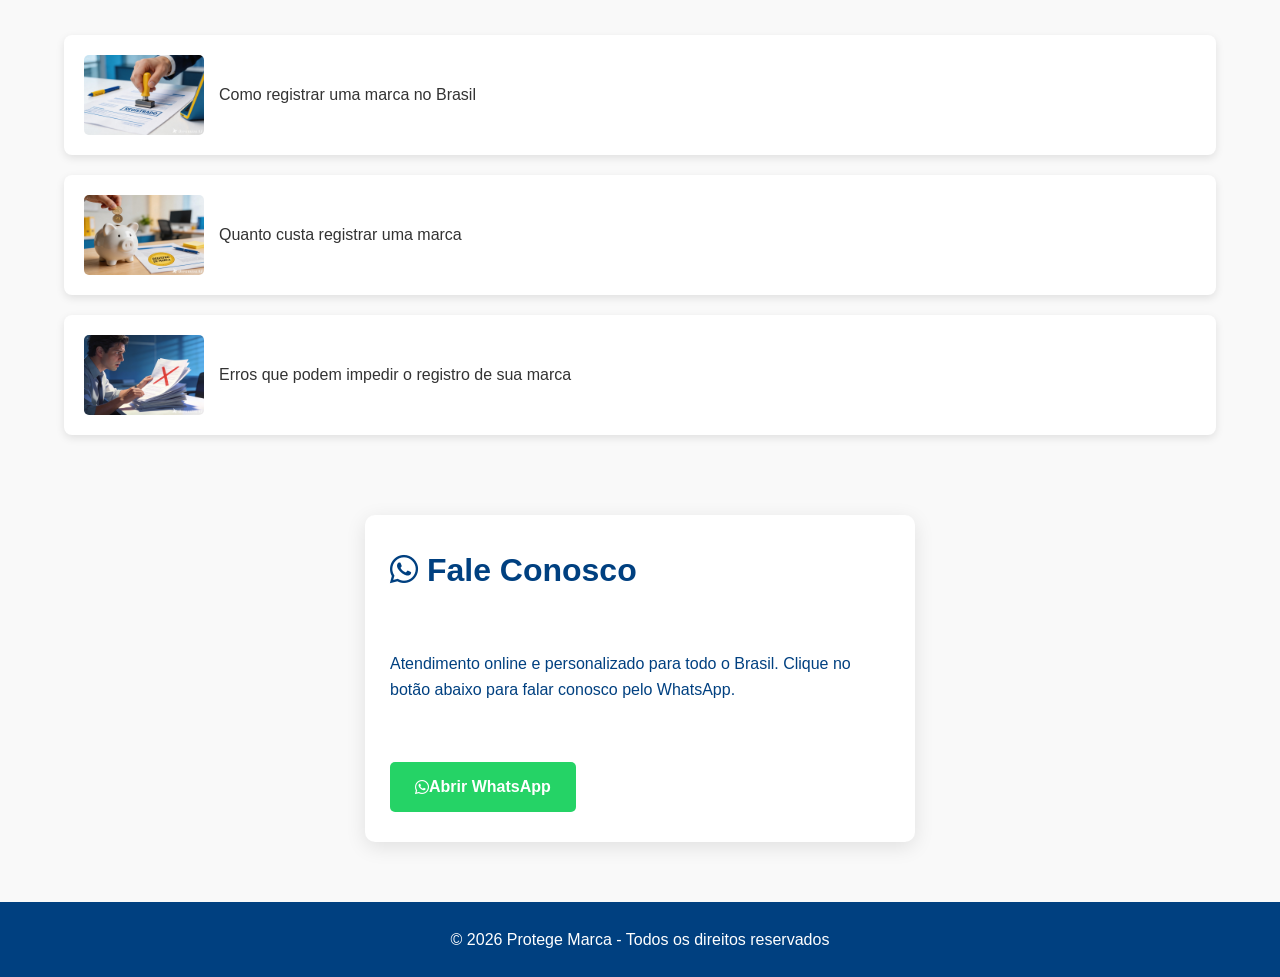
==== commit 50f349ac: "teste 3" ====
--- a/index.html
+++ b/index.html
@@ -49,7 +49,7 @@
 <div class="container">
 
 <div class="hero-content">
-<h2>Proteja sua marca antes que outra empresa registre. PROTEÇÃO</h2>
+<h2>Proteja sua marca antes que outra empresa registre.</h2>
 
 <p>
 O registro de marca garante exclusividade legal no Brasil e protege o seu negócio contra cópias e uso indevido.
